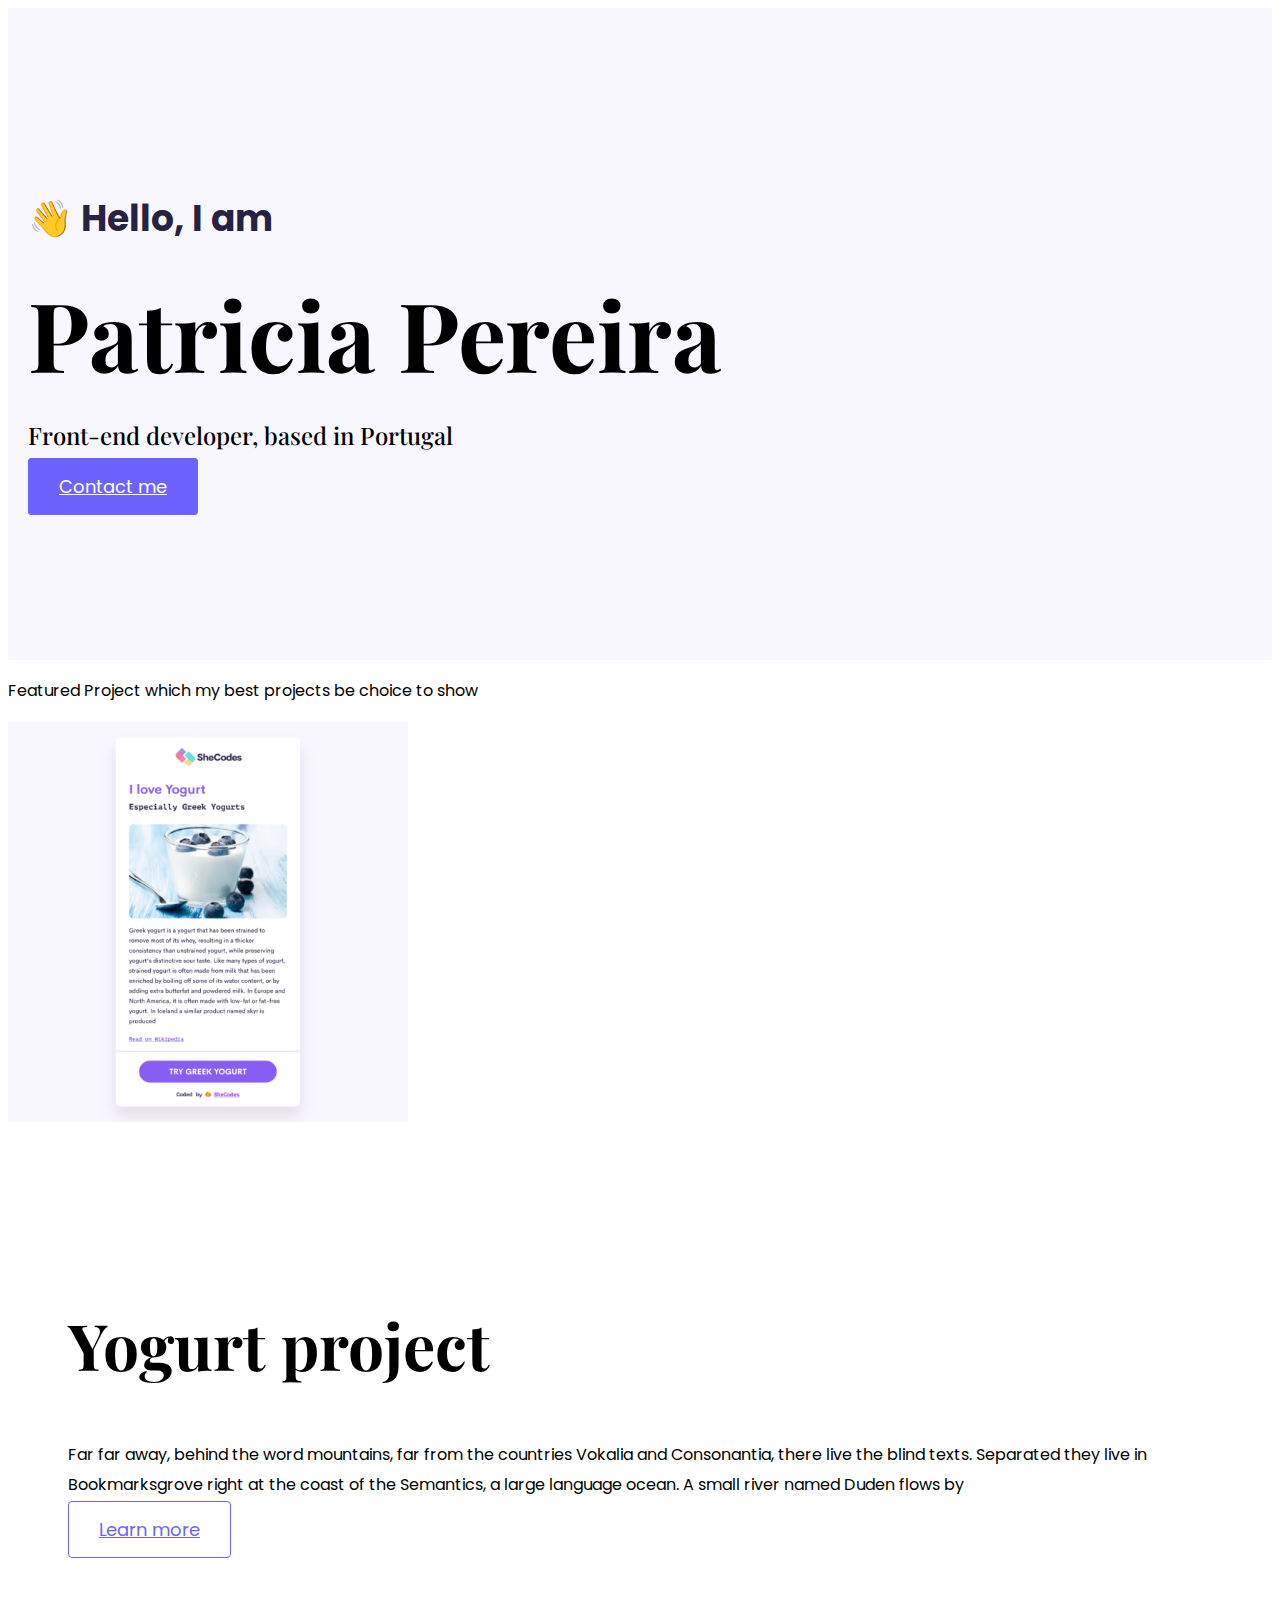
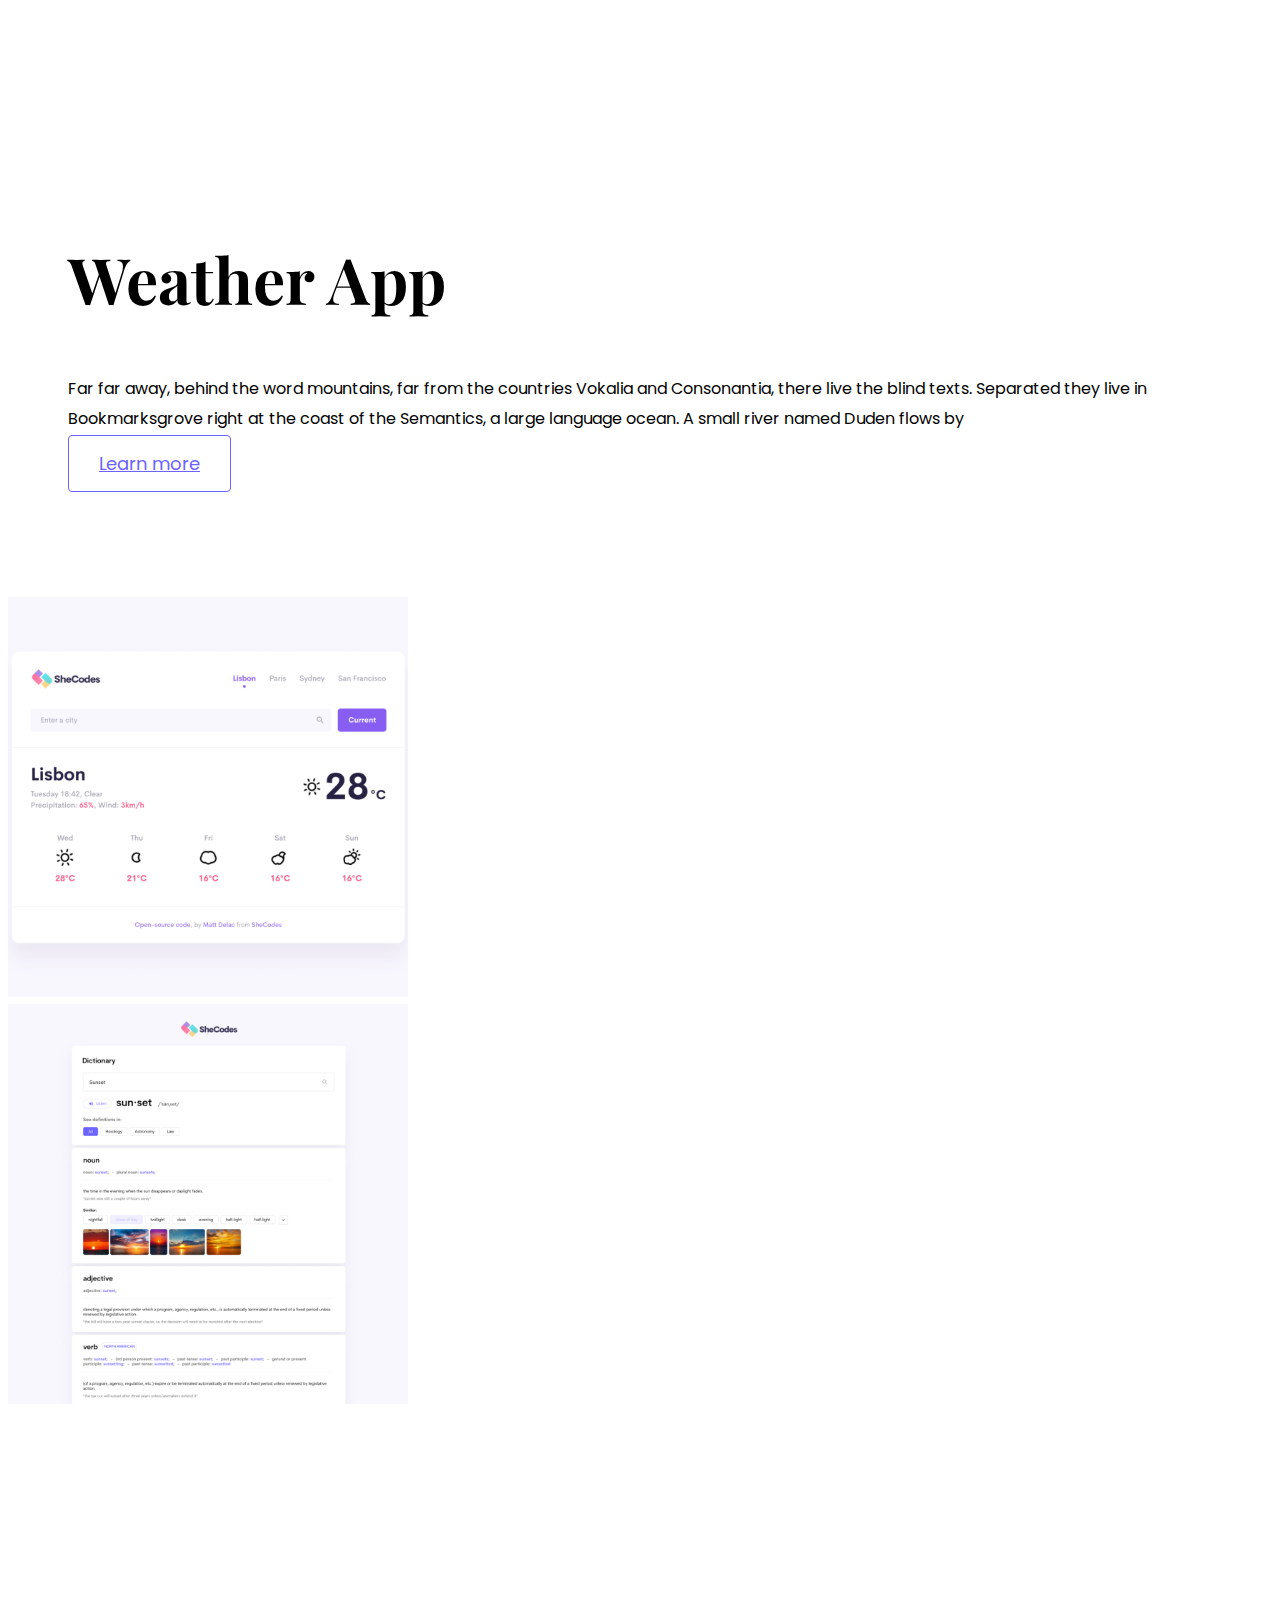
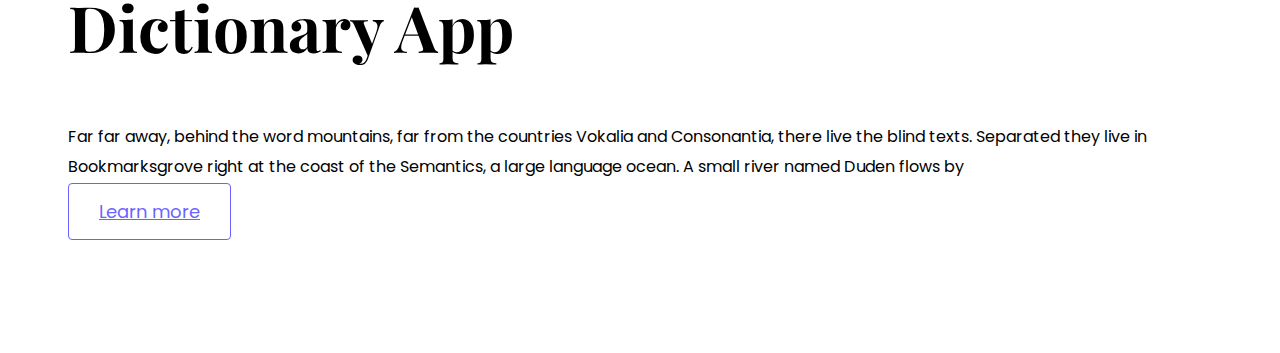
==== index.html @ 38cb4de1 "Added the weather and dictionary apps" ====
<!DOCTYPE html>
<html lang="en">
  <head>
    <meta charset="UTF-8" />
    <meta http-equiv="X-UA-Compatible" content="IE=edge" />
    <meta name="viewport" content="width=device-width, initial-scale=1.0" />
    <title>Bancy Portfolio Project</title>

    <link
      rel="stylesheet"
      href="path/to/font-awesome/css/font-awesome.min.css"
    />

    <link rel="preconnect" href="https://fonts.googleapis.com" />
    <link rel="preconnect" href="https://fonts.gstatic.com" crossorigin />
    <link
      href="https://fonts.googleapis.com/css2?family=Playfair+Display:wght@700&family=Poppins:wght@500;700;900&display=swap"
      rel="stylesheet"
    />

    <link
      href="https://cdn.jsdelivr.net/npm/bootstrap@5.3.1/dist/css/bootstrap.min.css"
      rel="stylesheet"
      integrity="sha384-4bw+/aepP/YC94hEpVNVgiZdgIC5+VKNBQNGCHeKRQN+PtmoHDEXuppvnDJzQIu9"
      crossorigin="anonymous"
    />
    <link rel="stylesheet" href="/src/styles.css" />

    <script
      src="https://cdn.jsdelivr.net/npm/bootstrap@5.3.1/dist/js/bootstrap.bundle.min.js"
      integrity="sha384-HwwvtgBNo3bZJJLYd8oVXjrBZt8cqVSpeBNS5n7C8IVInixGAoxmnlMuBnhbgrkm"
      crossorigin="anonymous"
    ></script>
  </head>
  <body>
    <div class="text-center hero">
      <p>👋 Hello, I am</p>
      <h1>Patricia Pereira</h1>
      <h2 class="m-3">Front-end developer, based in Portugal</h2>
      <a href="#" class="btn btn-contactMe m-4">Contact me</a>
    </div>

    <p class="text-center m-5">
      Featured Project which my best projects be choice to show
    </p>

    <div class="container">
      <div class="row mb-5">
        <div class="col d-none d-lg-block">
          <img
            src="/images/Yogurt.png"
            width="400px"
            alt="Yogurt photo"
            class="img-fluid"
          />
        </div>

        <div class="col">
          <div class="project-description">
            <h2 class="mb-5">Yogurt project</h2>
            <p class="mb-5 text-muted">
              Far far away, behind the word mountains, far from the countries
              Vokalia and Consonantia, there live the blind texts. Separated
              they live in Bookmarksgrove right at the coast of the Semantics, a
              large language ocean. A small river named Duden flows by
            </p>
            <a href="#" class="btn btn-learnMore">Learn more</a>
          </div>
        </div>
      </div>

      <div class="row mb-5">
        <div class="col">
          <div class="project-description">
            <h2 class="mb-5">Weather App</h2>
            <p class="mb-5 text-muted">
              Far far away, behind the word mountains, far from the countries
              Vokalia and Consonantia, there live the blind texts. Separated
              they live in Bookmarksgrove right at the coast of the Semantics, a
              large language ocean. A small river named Duden flows by
            </p>
            <a href="#" class="btn btn-learnMore">Learn more</a>
          </div>
        </div>

        <div class="col d-none d-lg-block">
          <img
            src="/images/Weather.png"
            width="400px"
            alt="weather app photo"
            class="img-fluid"
          />
        </div>
      </div>

      <div class="row mb-5">
        <div class="col d-none d-lg-block">
          <img
            src="/images/Dictionary.png"
            width="400px"
            alt="Dictionary App photo"
            class="img-fluid"
          />
        </div>

        <div class="col">
          <div class="project-description">
            <h2 class="mb-5">Dictionary App</h2>
            <p class="mb-5 text-muted">
              Far far away, behind the word mountains, far from the countries
              Vokalia and Consonantia, there live the blind texts. Separated
              they live in Bookmarksgrove right at the coast of the Semantics, a
              large language ocean. A small river named Duden flows by
            </p>
            <a href="#" class="btn btn-learnMore">Learn more</a>
          </div>
        </div>
      </div>
    </div>
  </body>
</html>
---- src/styles.css ----
:root {
  --primary-color-background: #f9f7fe;
  --secondary-color-btn: #6c63ff;
  --font-family-heading: "Playfair Display", serif;
  --font-family-default: "Poppins", sans-serif;
}
body {
  font-family: var(--font-family-default);
}
h1,
h2,
h3,
h4,
h5,
h6 {
  font-family: "Playfair Display", serif;
  font-weight: bold;
  color: black;
}

.hero {
  background: var(--primary-color-background);
  padding: 160px 20px;
}
h1 {
  font-weight: 700;
  font-size: 96px;
  line-height: 127px;
  margin: 0;
}
.hero p {
  font-weight: 700;
  font-size: 36px;
  color: #272142;
}
.hero h2 {
  font-family: var(--font-family-heading);
  font-weight: 500;
  font-size: 24px;
  line-height: 1.5;
}

.btn-contactMe {
  background-color: var(--secondary-color-btn);
  border: 1px solid var(--secondary-color-btn);
  border-radius: 4px;
  padding: 15px 30px;
  color: white;
  font-weight: 400;
  font-size: 18px;
  line-height: 27px;
}
p {
  font-size: 16px;
  line-height: 30px;
  font-weight: normal;
}
h2 {
  font-size: 64px;
}

.btn-learnMore {
  border: 1px solid var(--secondary-color-btn);
  border-radius: 4px;
  padding: 15px 30px;
  color: var(--secondary-color-btn);
  font-weight: 400;
  font-size: 18px;
  line-height: 27px;
}
.project-description {
  background: white;
  padding: 120px 60px;
}
@media (max-width: 900px) {
  .project-description {
    padding: 0;
    text-align: center;
  }
  h1 {
    font-size: 38px;
    line-height: 1.5;
  }
  h2 {
    font-size: 44px;
  }
  .hero h2 {
    font-size: 22px;
    font-weight: bold;
  }
  .hero {
    padding: 80px 20px;
  }
  h2 {
    font-size: 44px;
  }
}
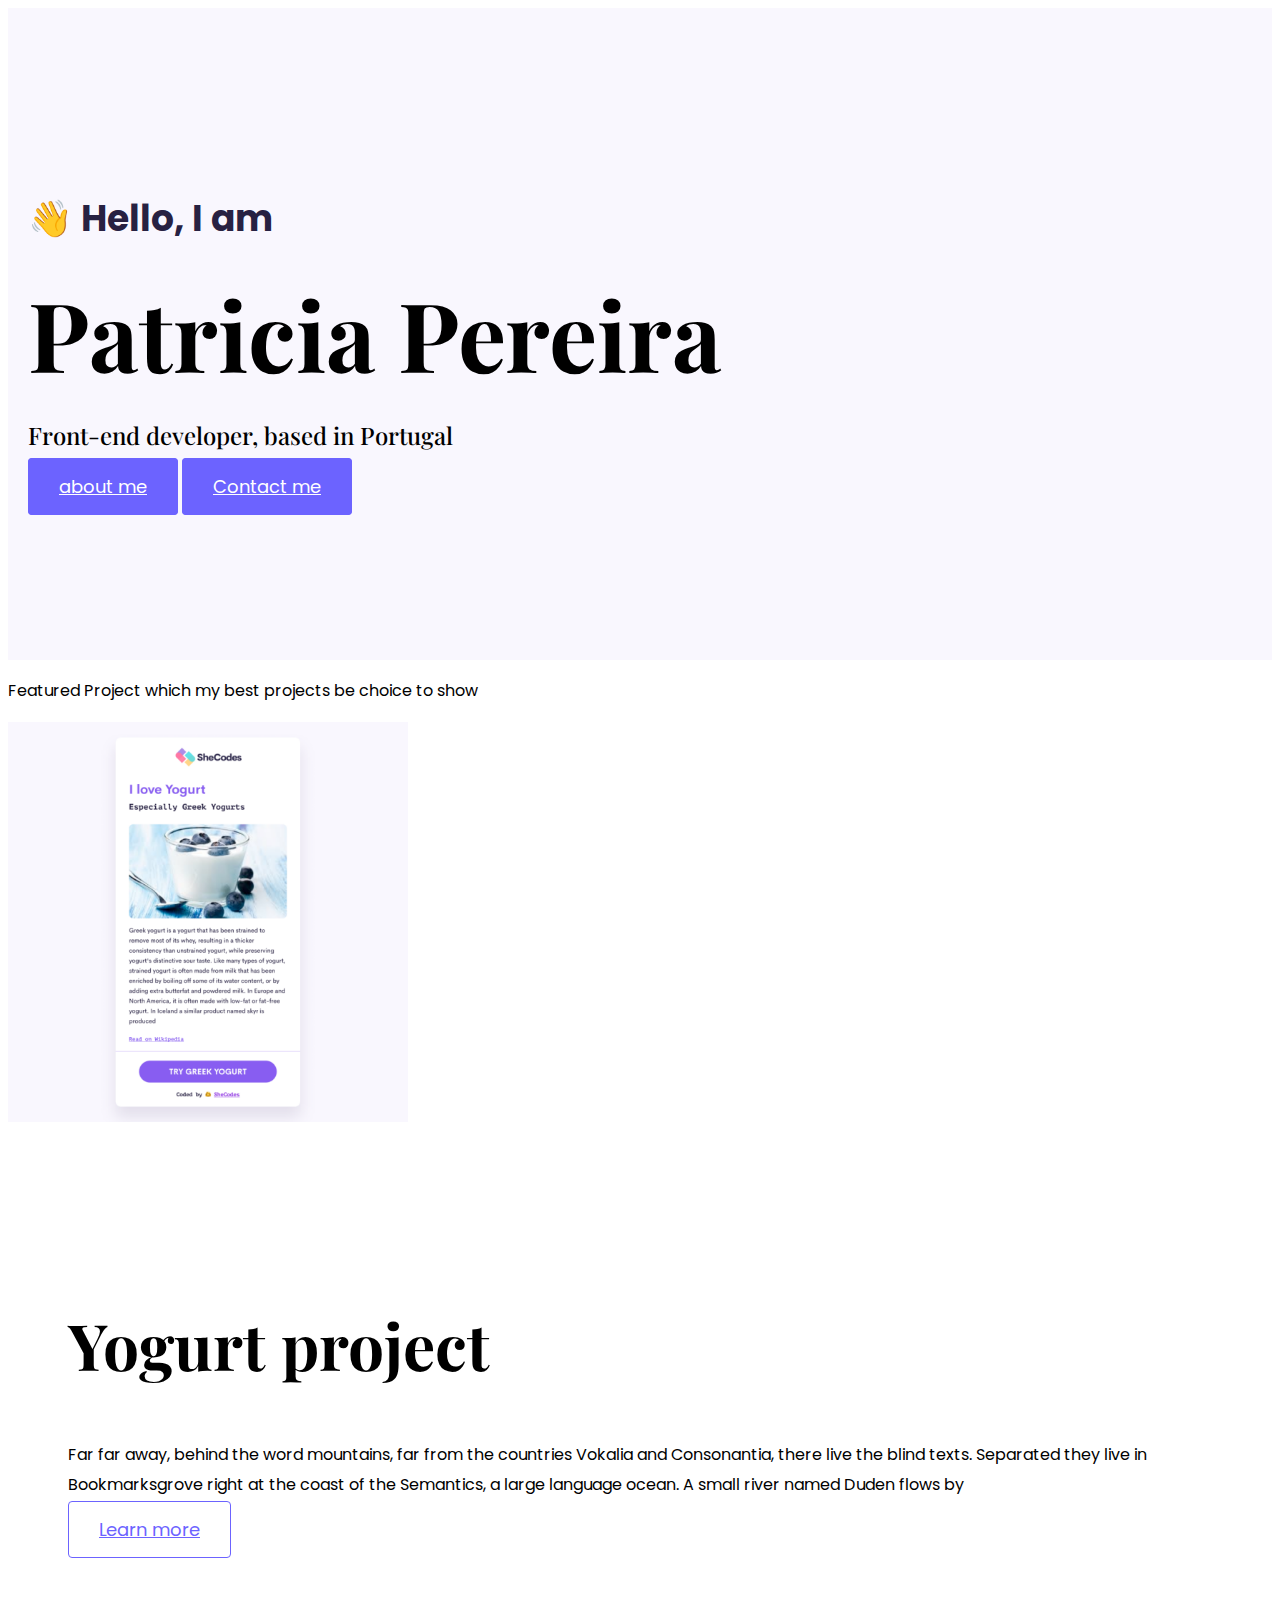
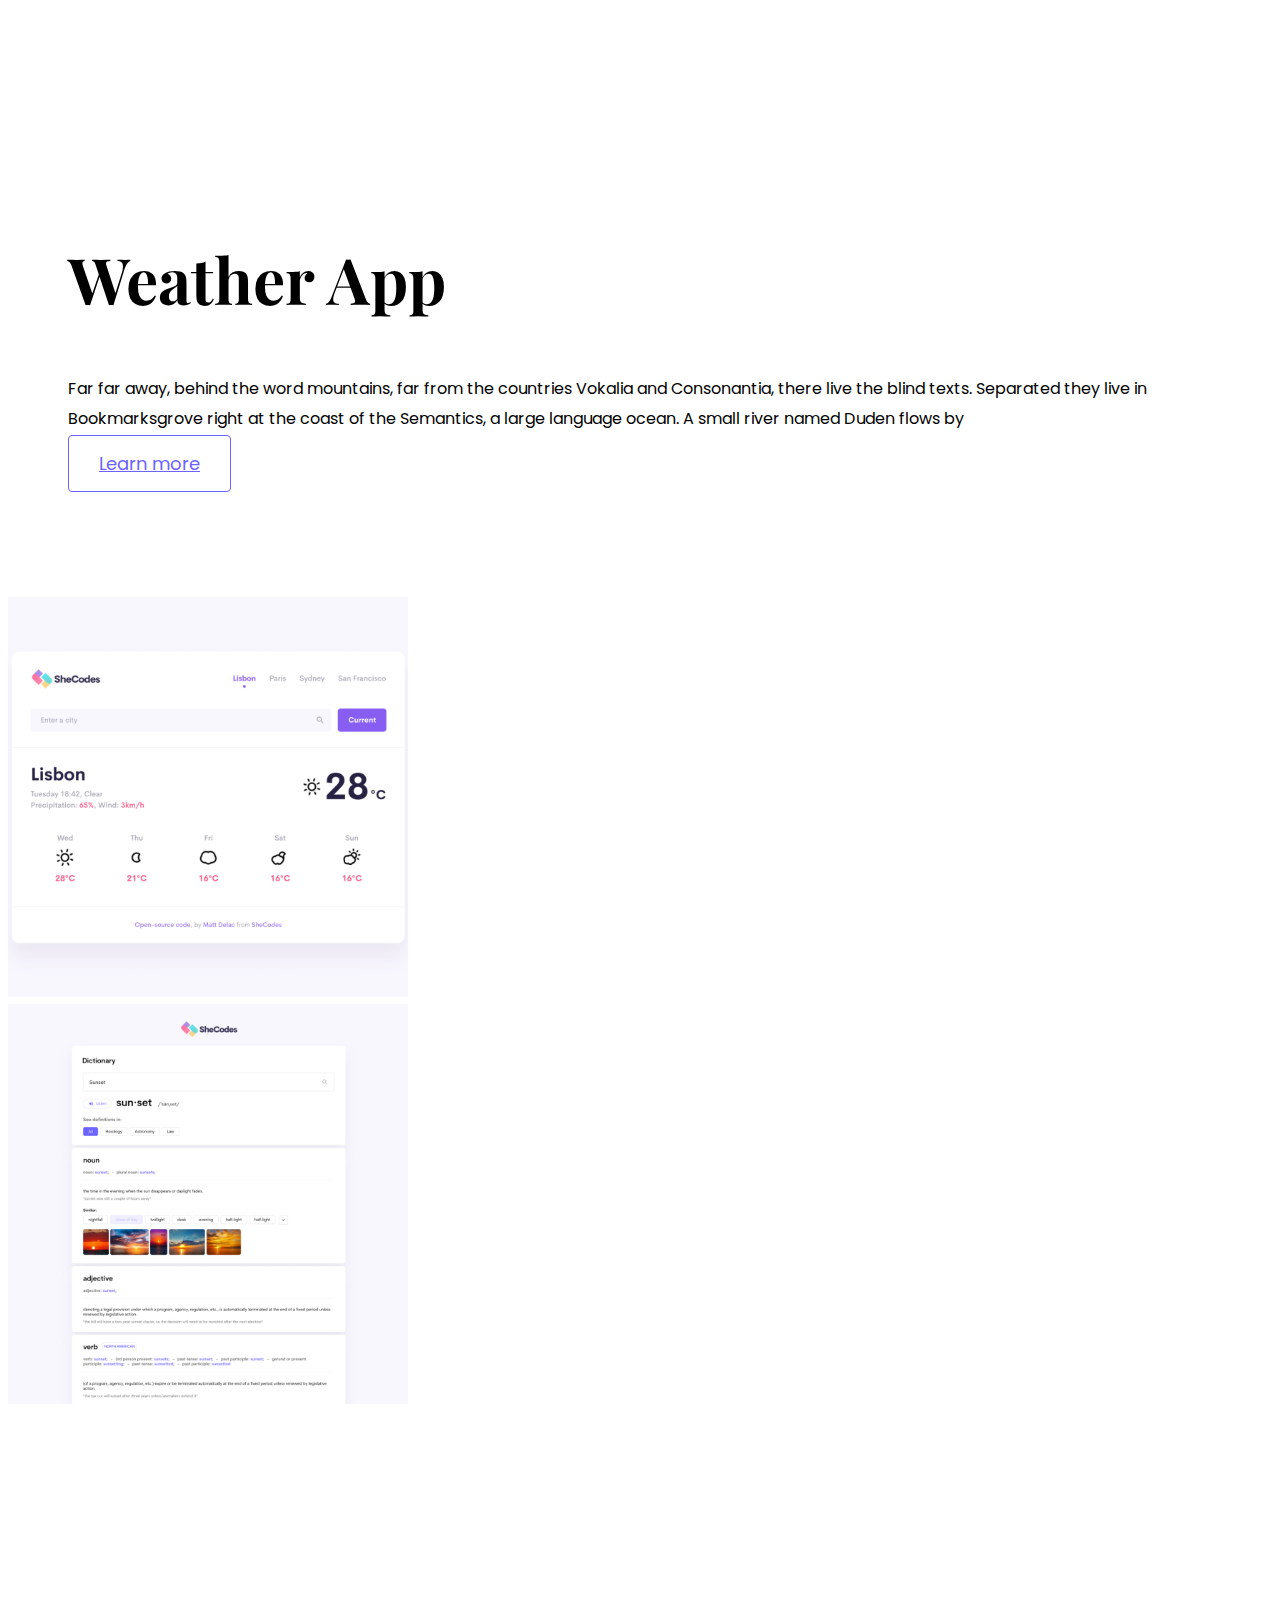
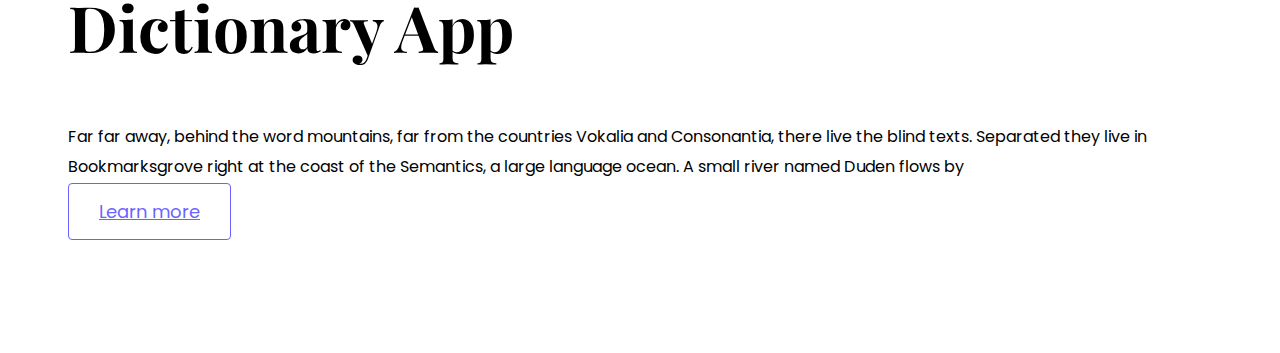
==== commit 2e77bbf7: "added about me link on homepage" ====
--- a/index.html
+++ b/index.html
@@ -37,6 +37,7 @@
       <p>👋 Hello, I am</p>
       <h1>Patricia Pereira</h1>
       <h2 class="m-3">Front-end developer, based in Portugal</h2>
+      <a href="/about.html" class="btn btn-contactMe m-4">about me</a>
       <a href="#" class="btn btn-contactMe m-4">Contact me</a>
     </div>
 
--- a/src/styles.css
+++ b/src/styles.css
@@ -73,7 +73,8 @@
   padding: 120px 60px;
 }
 @media (max-width: 900px) {
-  .project-description {
+  .project-description,
+  .about-section {
     padding: 0;
     text-align: center;
   }
@@ -95,3 +96,15 @@
     font-size: 44px;
   }
 }
+
+.about-section {
+  padding: 40px 20px;
+}
+.about-section h1 {
+  font-size: 64px;
+  line-height: 80px;
+}
+.about-section h2 {
+  font-size: 18px;
+  font-family: var(--font-family-default);
+}
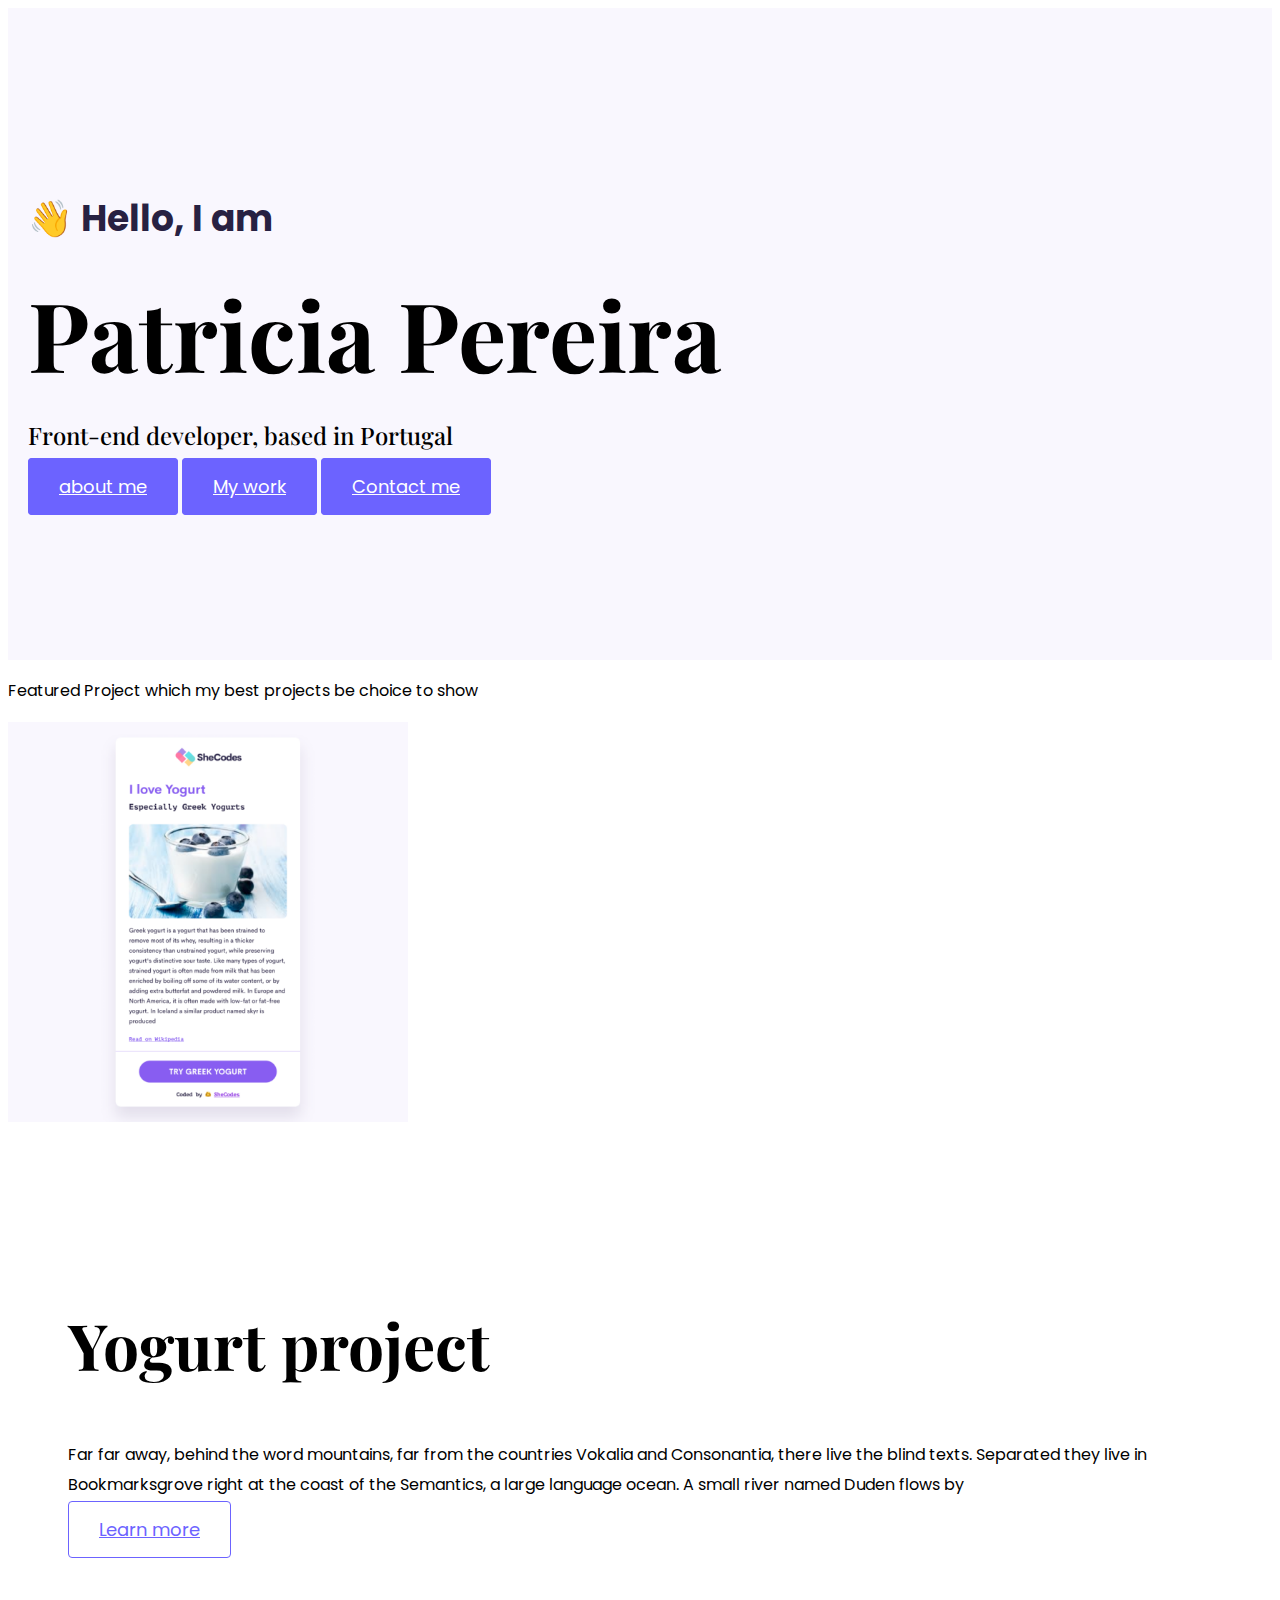
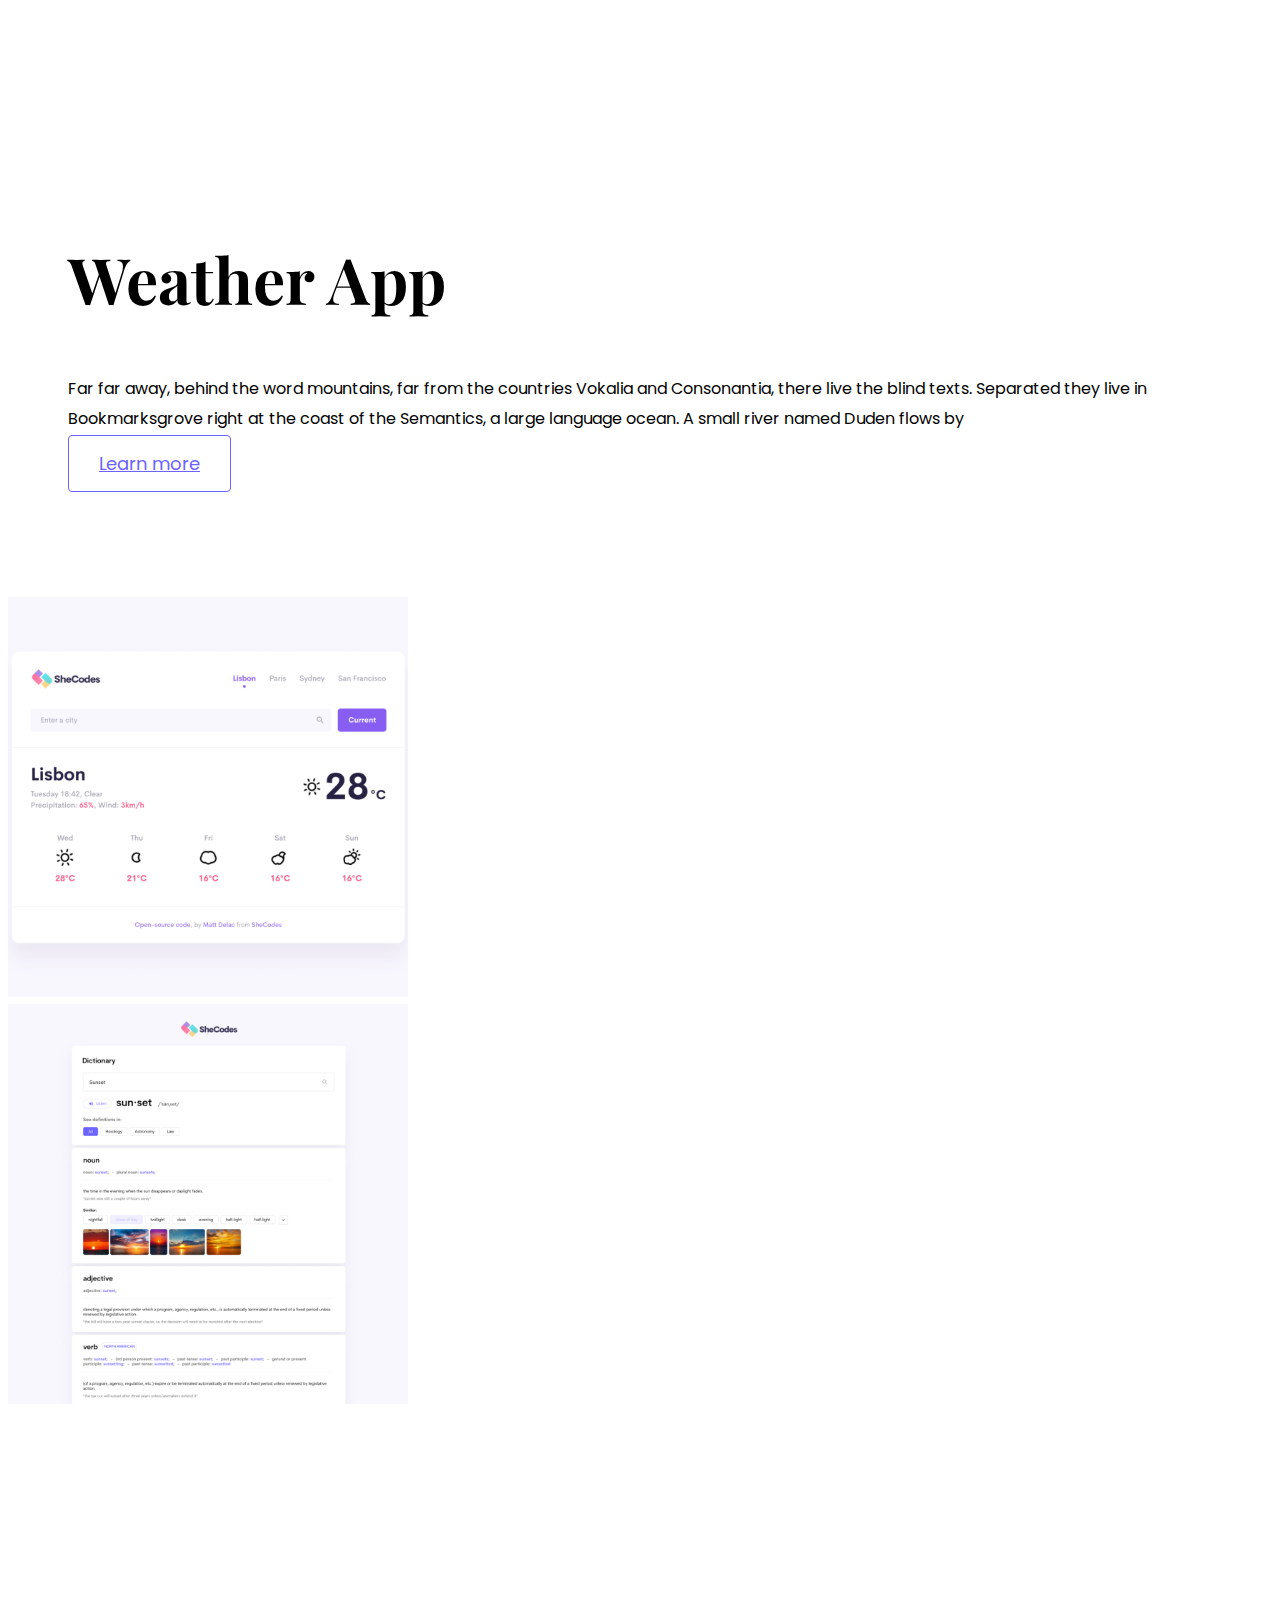
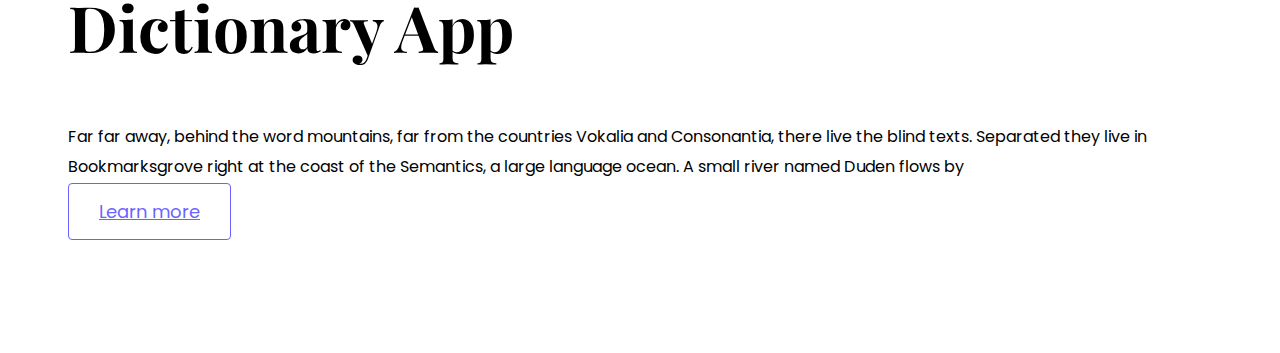
==== commit bed2d901: "Added work html" ====
--- a/index.html
+++ b/index.html
@@ -37,8 +37,9 @@
       <p>👋 Hello, I am</p>
       <h1>Patricia Pereira</h1>
       <h2 class="m-3">Front-end developer, based in Portugal</h2>
-      <a href="/about.html" class="btn btn-contactMe m-4">about me</a>
-      <a href="#" class="btn btn-contactMe m-4">Contact me</a>
+      <a href="/about.html" class="btn btn-branding m-4">about me</a>
+      <a href="/work.html" class="btn btn-branding m-4">My work</a>
+      <a href="#" class="btn btn-branding m-4">Contact me</a>
     </div>
 
     <p class="text-center m-5">
--- a/src/styles.css
+++ b/src/styles.css
@@ -40,7 +40,7 @@
   line-height: 1.5;
 }
 
-.btn-contactMe {
+.btn-branding {
   background-color: var(--secondary-color-btn);
   border: 1px solid var(--secondary-color-btn);
   border-radius: 4px;
@@ -97,14 +97,26 @@
   }
 }
 
-.about-section {
+.content-container {
   padding: 40px 20px;
 }
-.about-section h1 {
+.content-container h1 {
   font-size: 64px;
   line-height: 80px;
 }
-.about-section h2 {
+.content-container h2 {
   font-size: 18px;
   font-family: var(--font-family-default);
 }
+.content {
+  margin: 30px;
+}
+.content p {
+  font-size: 14px;
+  margin: 0;
+}
+.content h3 {
+  font-size: 24px;
+  line-height: 1.5;
+  font-family: var(--font-family-default);
+}
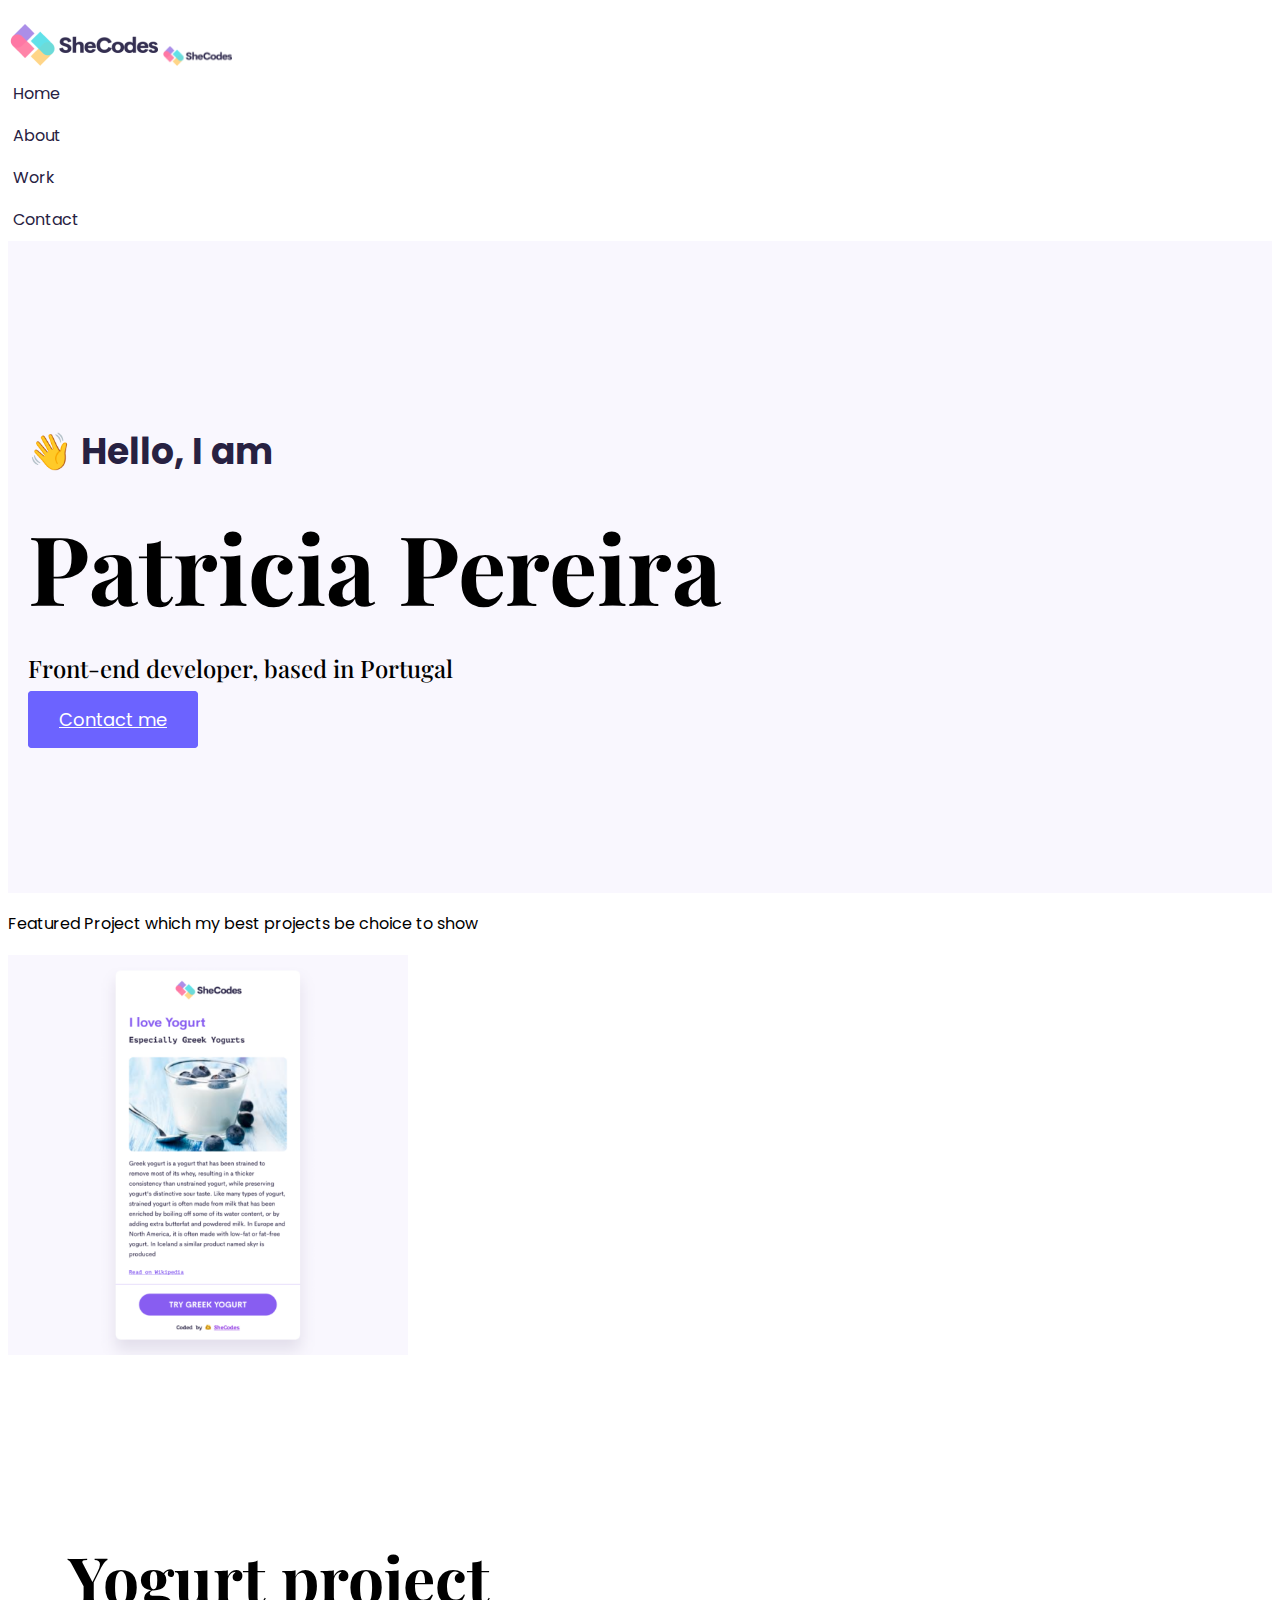
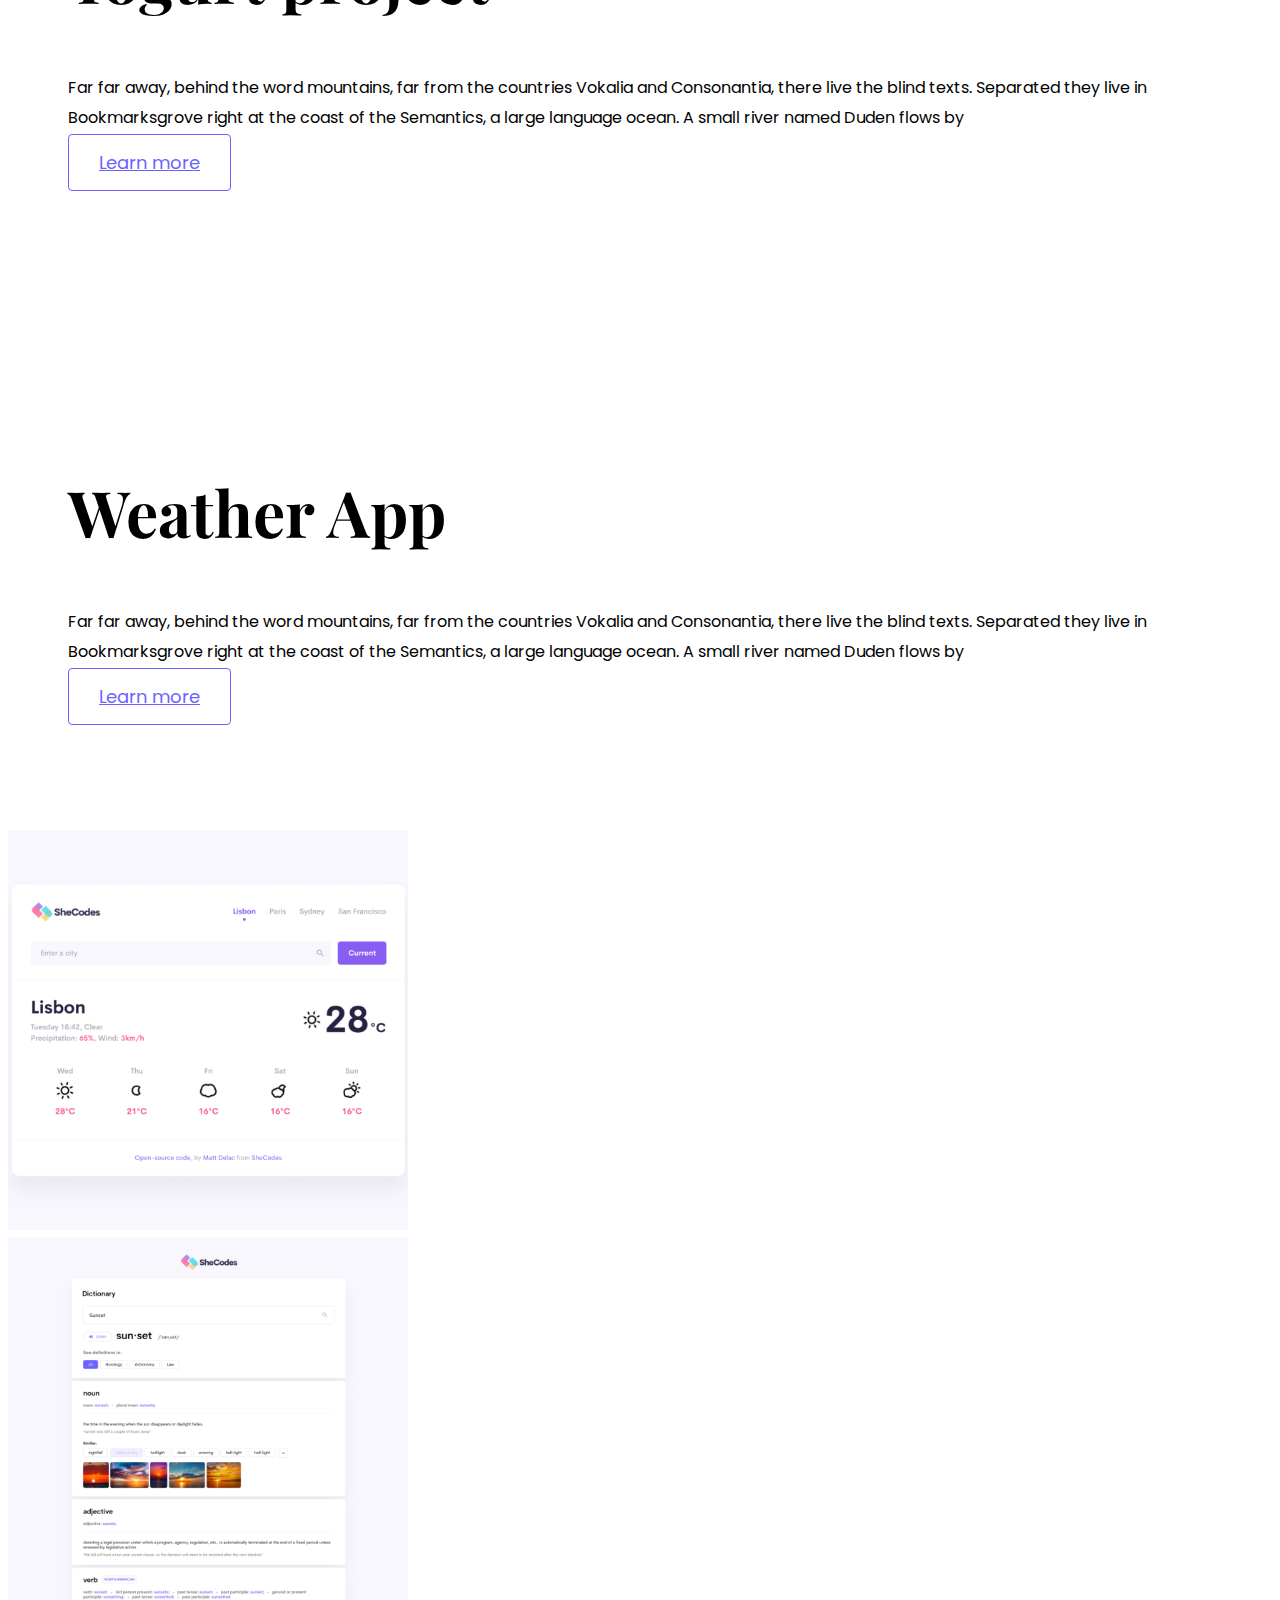
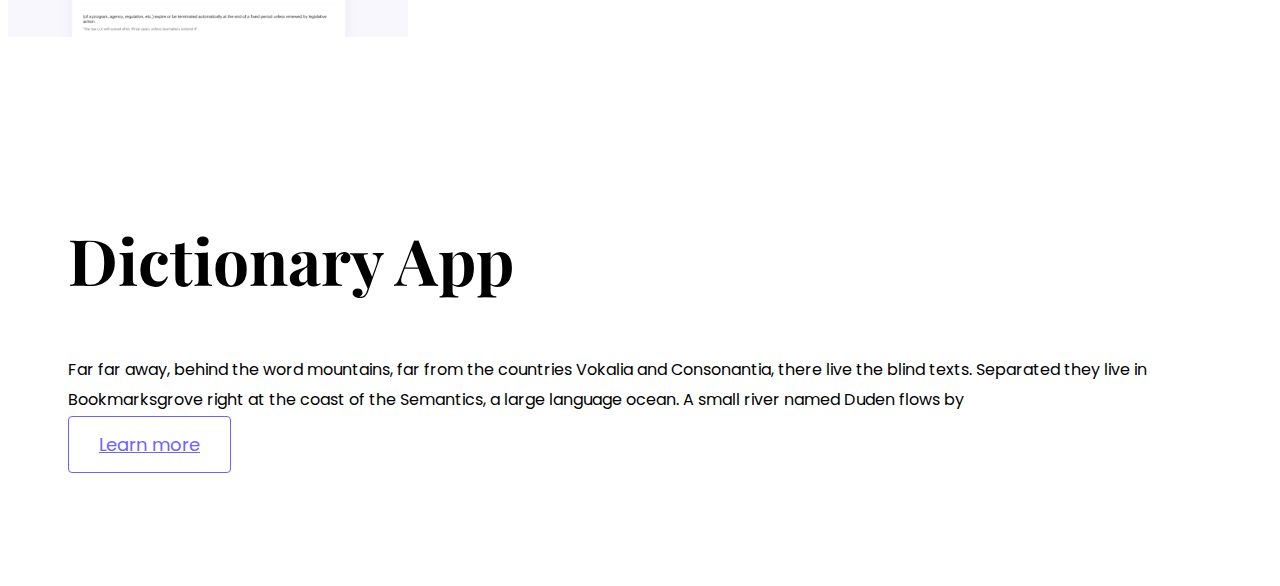
==== commit 3e92d189: "added responsive header" ====
--- a/index.html
+++ b/index.html
@@ -33,13 +33,36 @@
     ></script>
   </head>
   <body>
+    <div class="container">
+      <nav class="d-flex">
+        <img
+          src="/images/logo.png"
+          alt="logo"
+          class="img-fluid d-none d-md-block"
+        />
+        <img
+          src="/images/logo2.png"
+          alt="small logo"
+          class="img-fluid d-block d-md-none"
+          width="70"
+        />
+        <div class="nav-links">
+          <ul class="d-flex">
+            <li class="active"><a href="/">Home</a></li>
+            <li><a href="/about.html">About</a></li>
+            <li><a href="/work.html">Work</a></li>
+            <li><a href="/contact.html">Contact</a></li>
+          </ul>
+        </div>
+      </nav>
+    </div>
+
     <div class="text-center hero">
       <p>👋 Hello, I am</p>
       <h1>Patricia Pereira</h1>
       <h2 class="m-3">Front-end developer, based in Portugal</h2>
-      <a href="/about.html" class="btn btn-branding m-4">about me</a>
-      <a href="/work.html" class="btn btn-branding m-4">My work</a>
-      <a href="#" class="btn btn-branding m-4">Contact me</a>
+
+      <a href="/contact.html" class="btn btn-branding m-4">Contact me</a>
     </div>
 
     <p class="text-center m-5">
--- a/src/styles.css
+++ b/src/styles.css
@@ -85,6 +85,10 @@
   h2 {
     font-size: 44px;
   }
+  .content-container h1 {
+    text-align: center;
+    margin-top: 30px;
+  }
   .hero h2 {
     font-size: 22px;
     font-weight: bold;
@@ -99,6 +103,7 @@
 
 .content-container {
   padding: 40px 20px;
+  text-align: center;
 }
 .content-container h1 {
   font-size: 64px;
@@ -110,6 +115,7 @@
 }
 .content {
   margin: 30px;
+  text-align: center;
 }
 .content p {
   font-size: 14px;
@@ -120,3 +126,30 @@
   line-height: 1.5;
   font-family: var(--font-family-default);
 }
+nav {
+  justify-content: space-between;
+  padding: 16px 0 0;
+  margin: 0;
+}
+.nav-links a {
+  text-decoration: none;
+  margin-right: 15px;
+  color: #272142;
+  transition: all 100ms ease-in-out;
+}
+.nav-links a:hover,
+.nav-links li.active {
+  color: var(--secondary-color-btn);
+}
+.nav-links li {
+  list-style: none;
+  margin-left: 5px;
+  line-height: 42px;
+}
+.nav-links ul {
+  padding: 0;
+  margin: 0;
+}
+ {
+  color: var(--secondary-color-btn);
+}
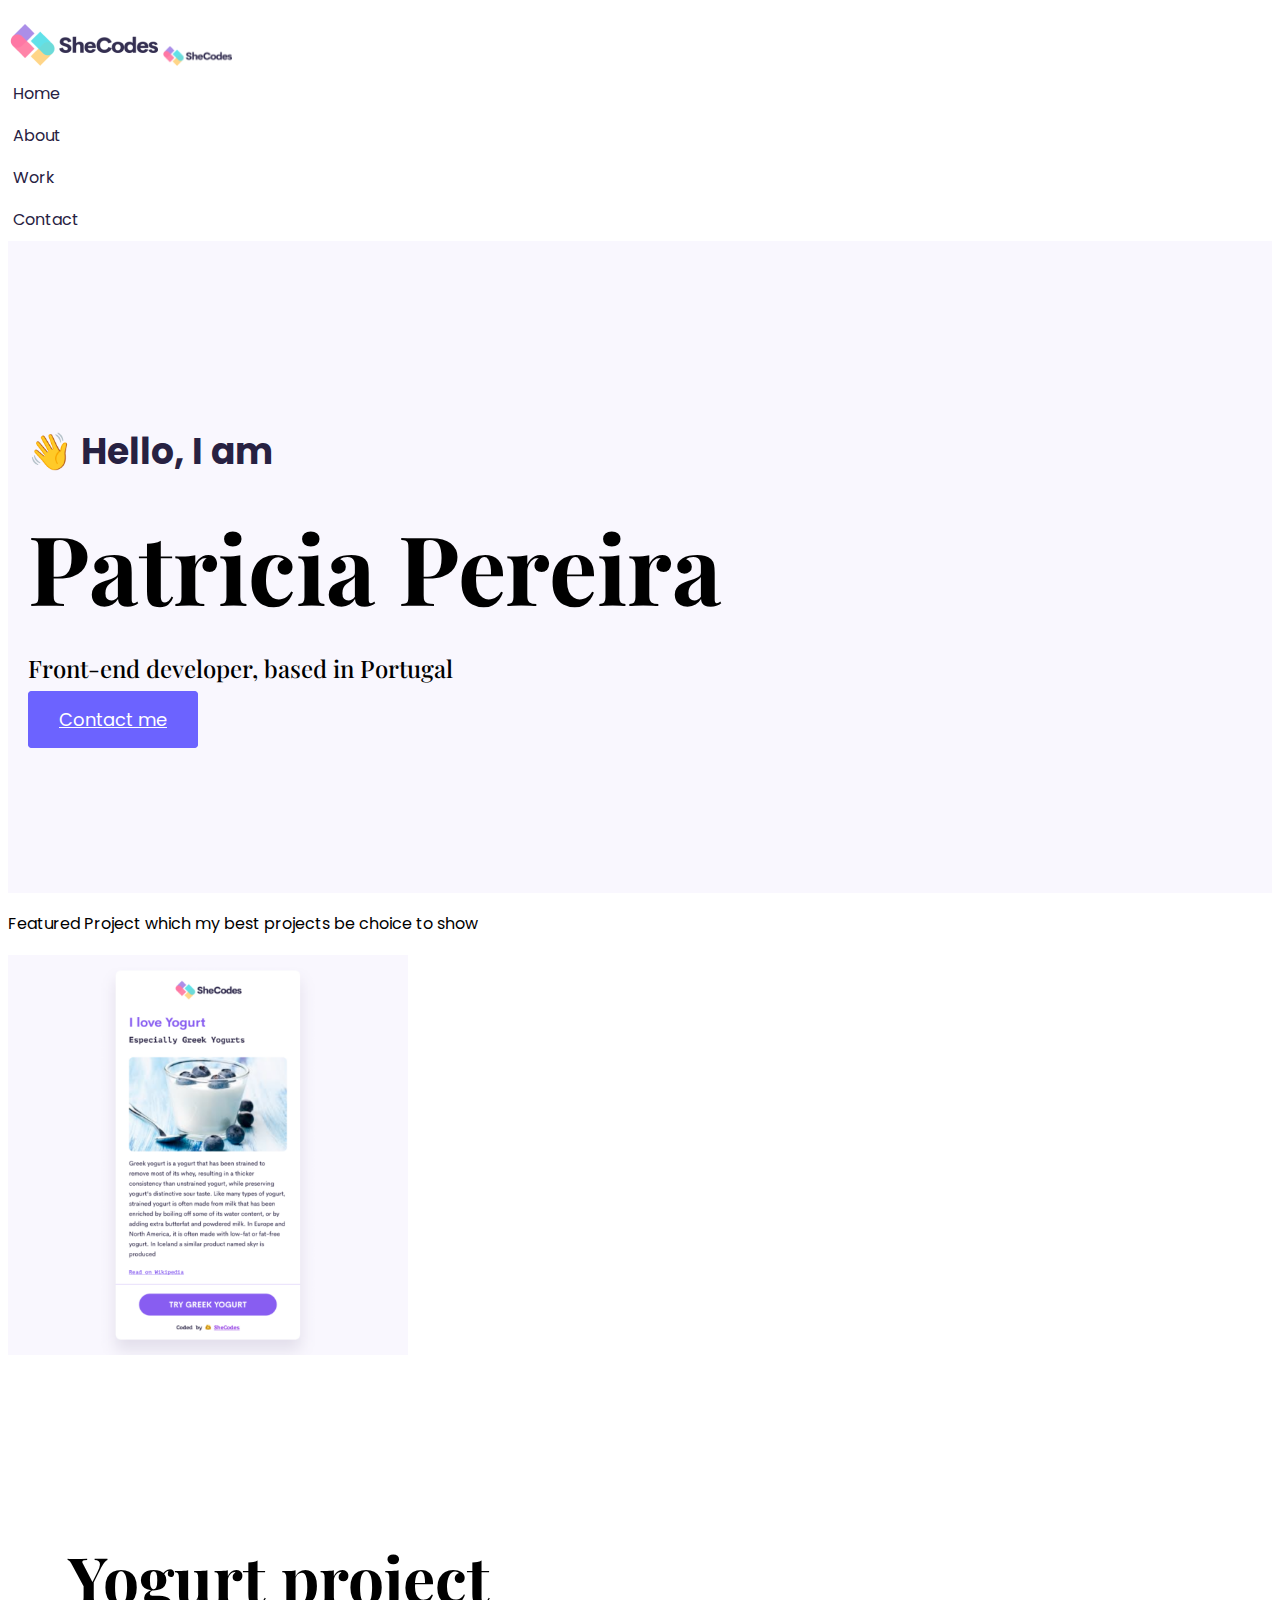
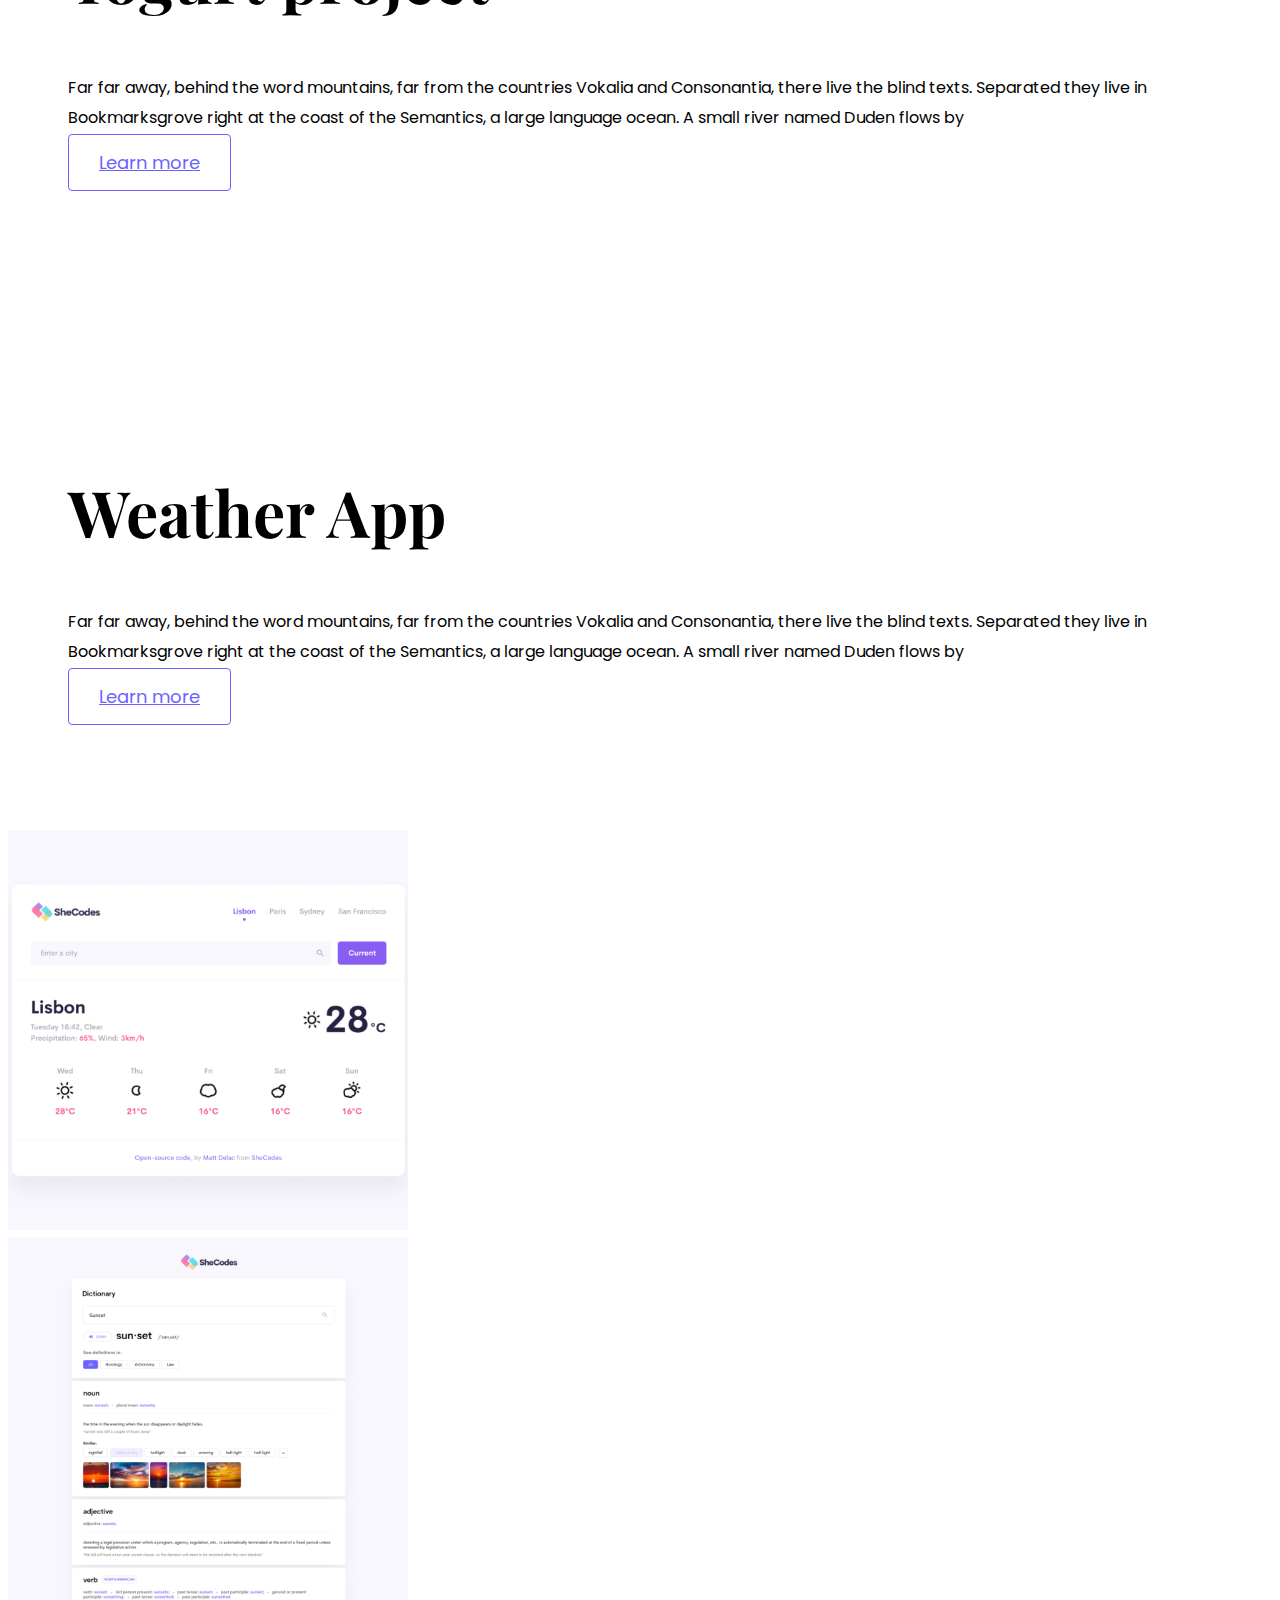
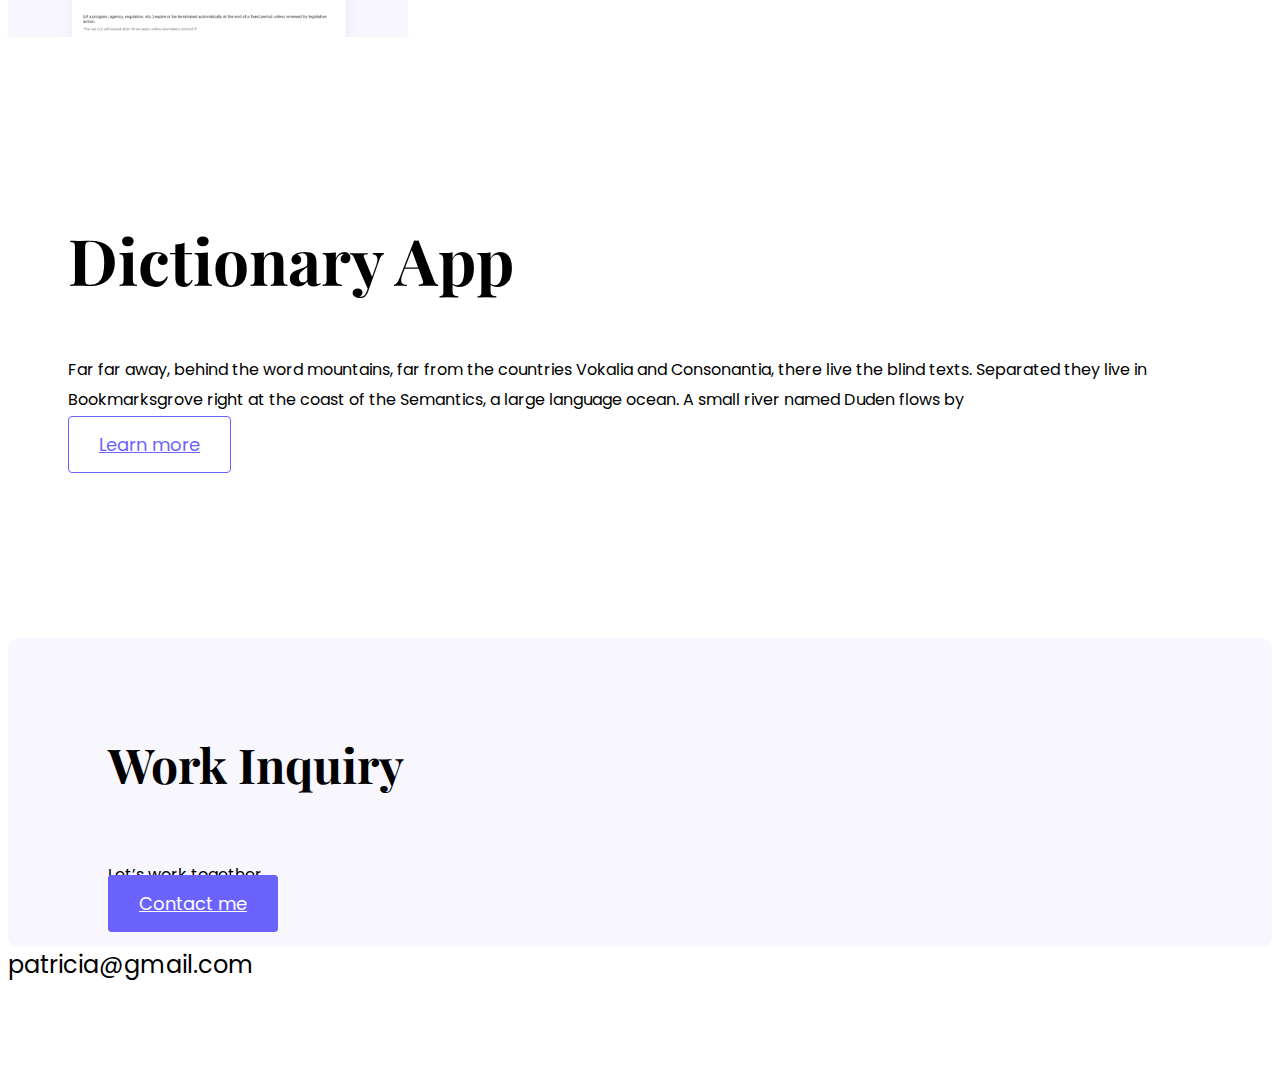
==== commit fb5566ed: "added the footer section" ====
--- a/index.html
+++ b/index.html
@@ -141,6 +141,37 @@
           </div>
         </div>
       </div>
+      <footer>
+        <div
+          class="contact-box d-flex justify-content-between mb-5 d-none d-md-flex"
+        >
+          <div class="inquiry">
+            <h4>Work Inquiry</h4>
+            <p>Let’s work together</p>
+          </div>
+          <div>
+            <a href="/contact.html" class="btn btn-branding mt-3">Contact me</a>
+          </div>
+        </div>
+
+        <div class="d-flex justify-content-center mb-5">
+          <a href="mailto:patricia@gmail.com" class="email-link"
+            >patricia@gmail.com</a
+          >
+        </div>
+
+        <div class="social-links d-flex justify-content-center">
+          <a href="https:www.github.com" target="_blank"
+            ><i class="fa fa-github" aria-hidden="true"></i
+          ></a>
+          <a href="https:www.twitter.com" target="_blank"
+            ><i class="fa fa-twitter" aria-hidden="true"></i
+          ></a>
+          <a href="https:www.instagram.com" target="_blank"
+            ><i class="fa fa-instagram" aria-hidden="true"></i
+          ></a>
+        </div>
+      </footer>
     </div>
   </body>
 </html>
--- a/src/styles.css
+++ b/src/styles.css
@@ -150,6 +150,34 @@
   padding: 0;
   margin: 0;
 }
- {
+footer {
+  margin: 60px 0;
+}
+footer .email-link {
+  text-decoration: none;
+  color: black;
+  font-size: 24px;
+}
+footer .social-links a {
+  margin: 0 20px;
   color: var(--secondary-color-btn);
+  padding: 10px 14px;
+  border-radius: 50%;
+  font-size: 18px;
+  transition: all 100ms ease-in-out;
 }
+footer .social-links a:hover {
+  color: white;
+  background: var(--secondary-color-btn);
+}
+footer .contact-box {
+  background: var(--primary-color-background);
+  padding: 30px 100px;
+  border-radius: 10px;
+}
+footer .contact-box p {
+  margin: 0;
+}
+h4 {
+  font-size: 48px;
+}
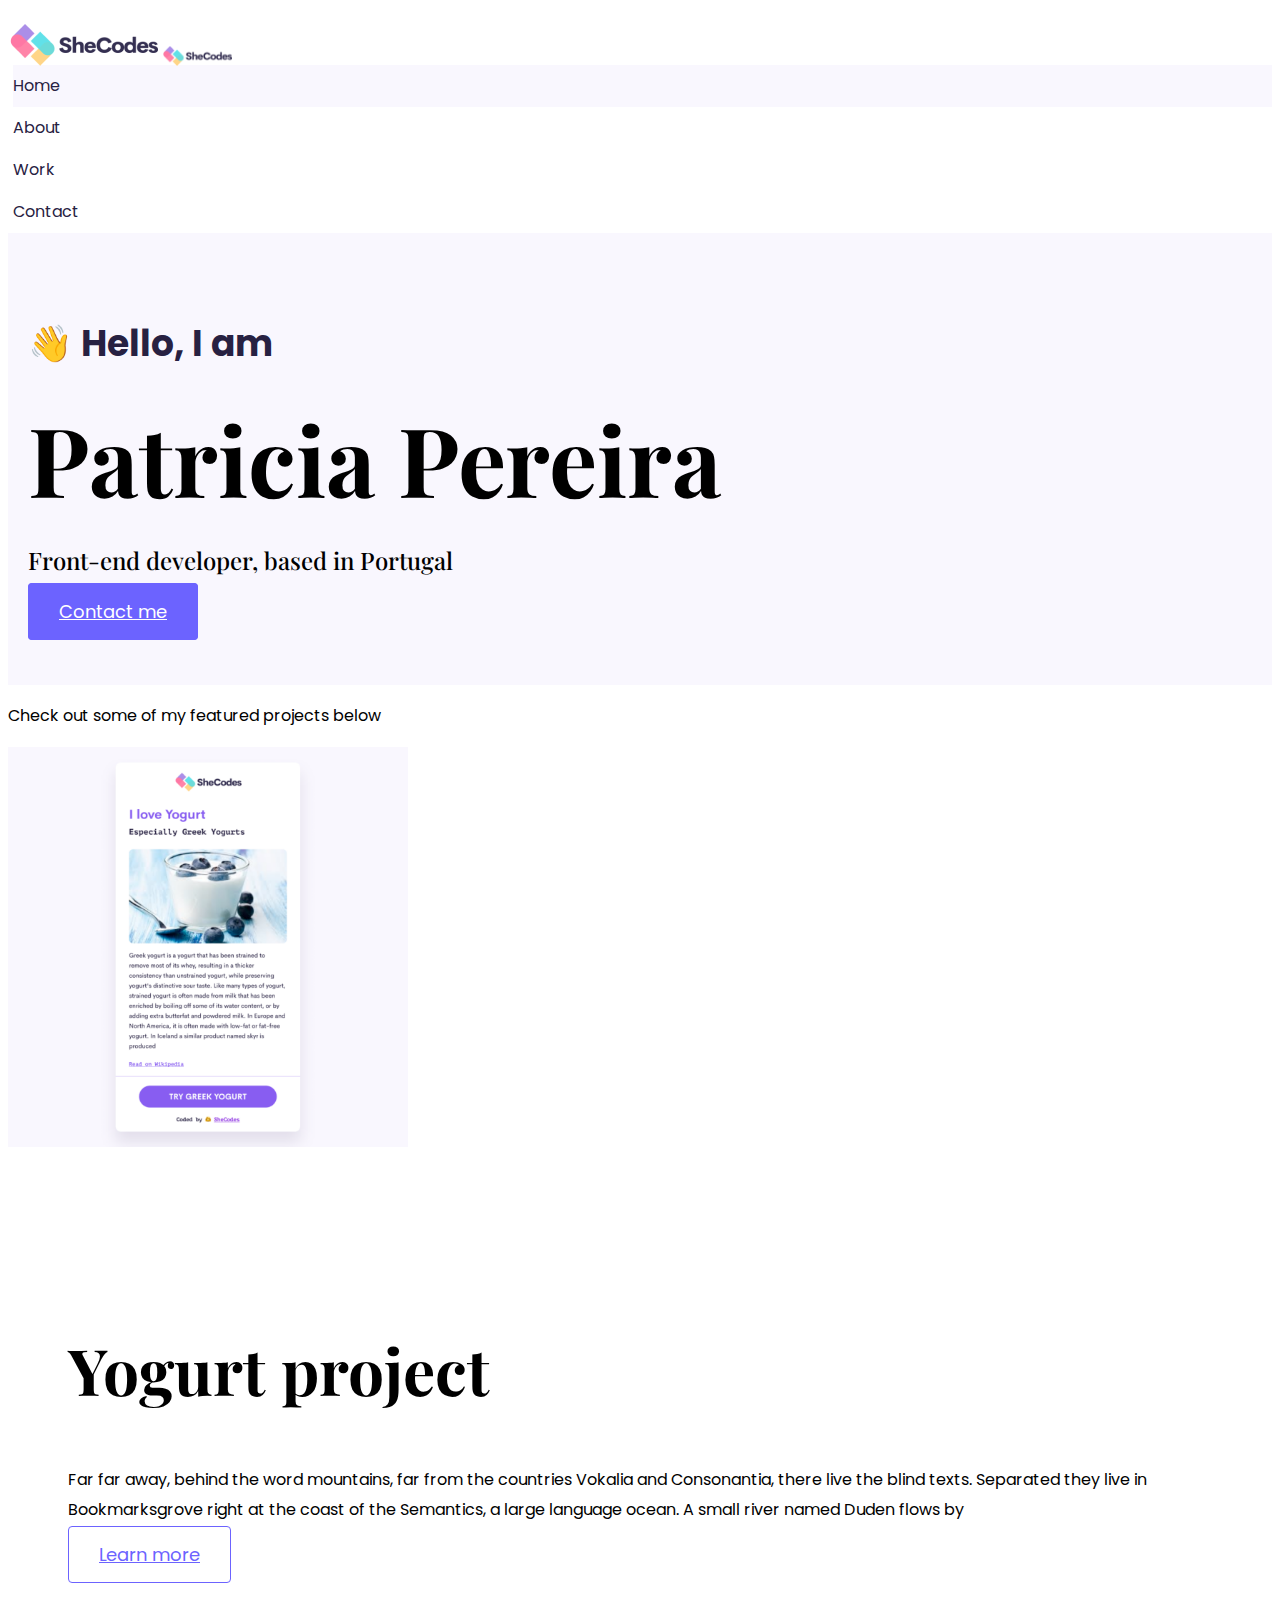
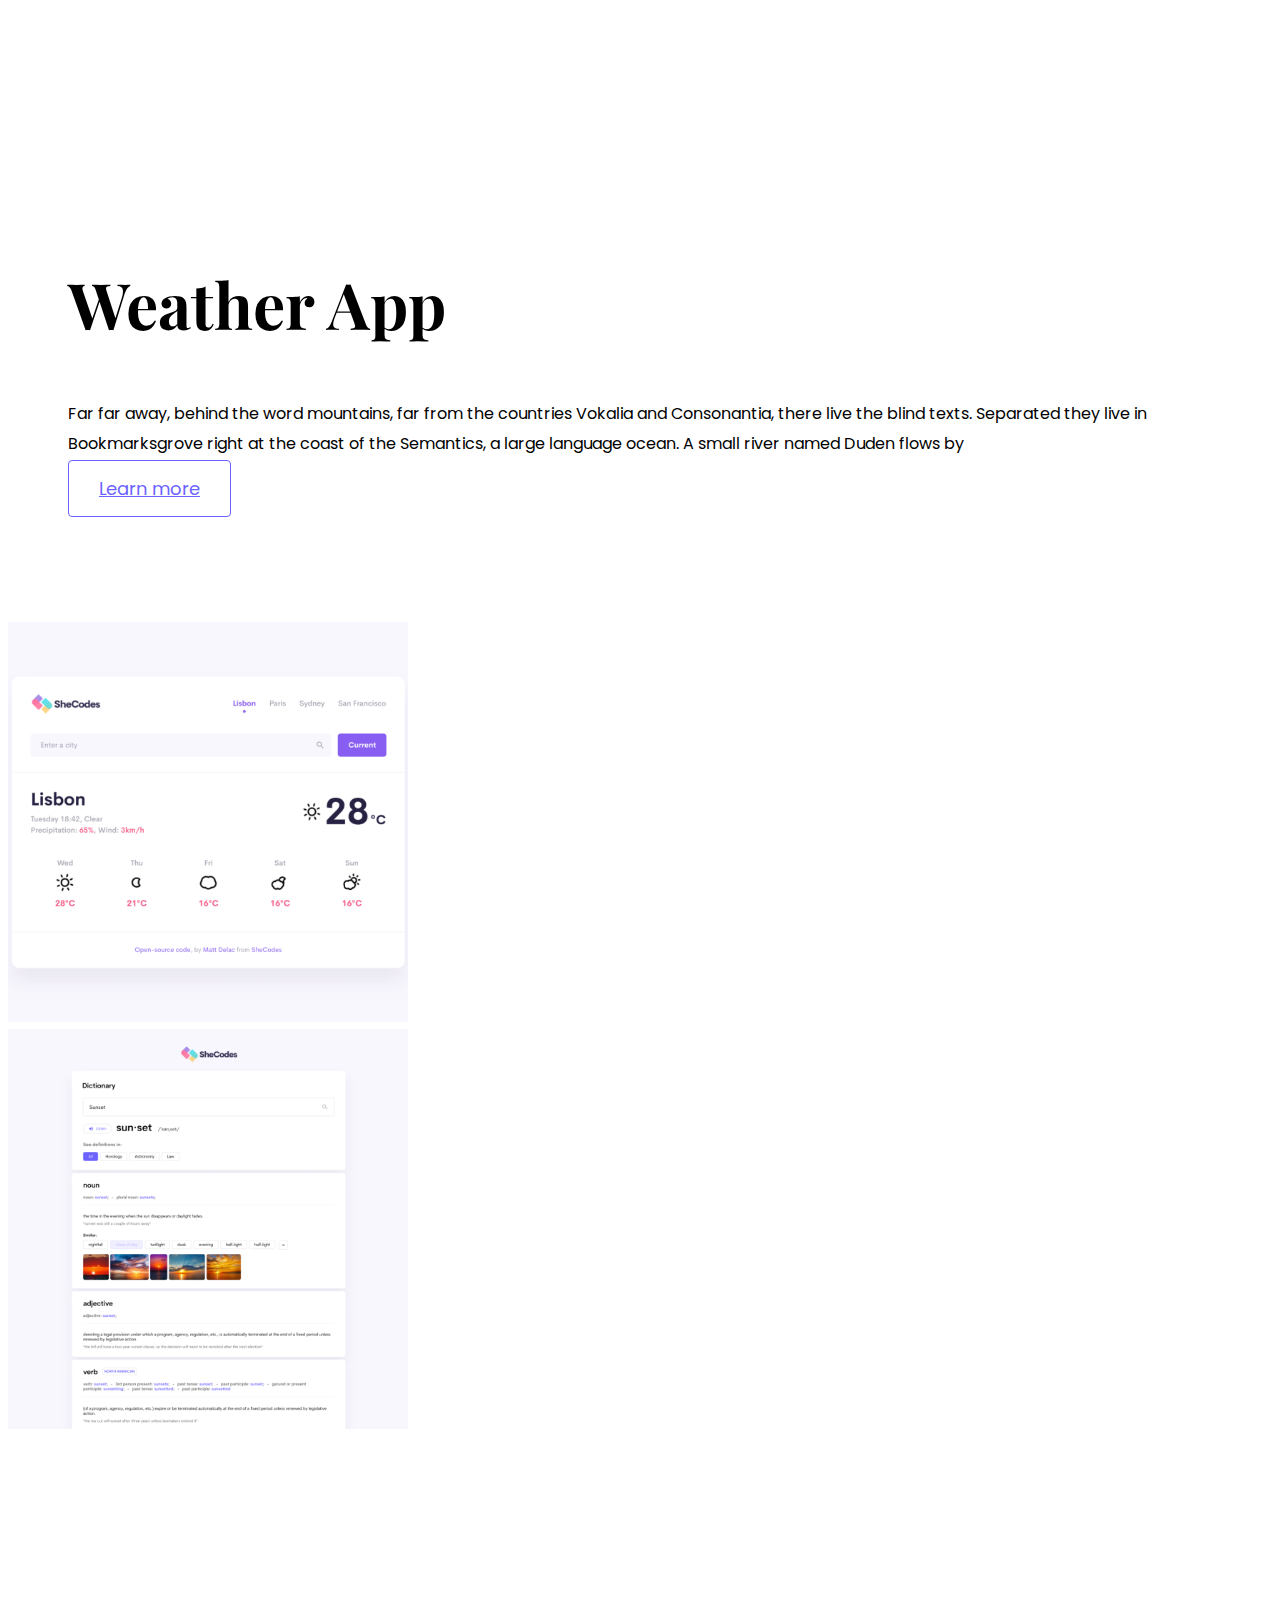
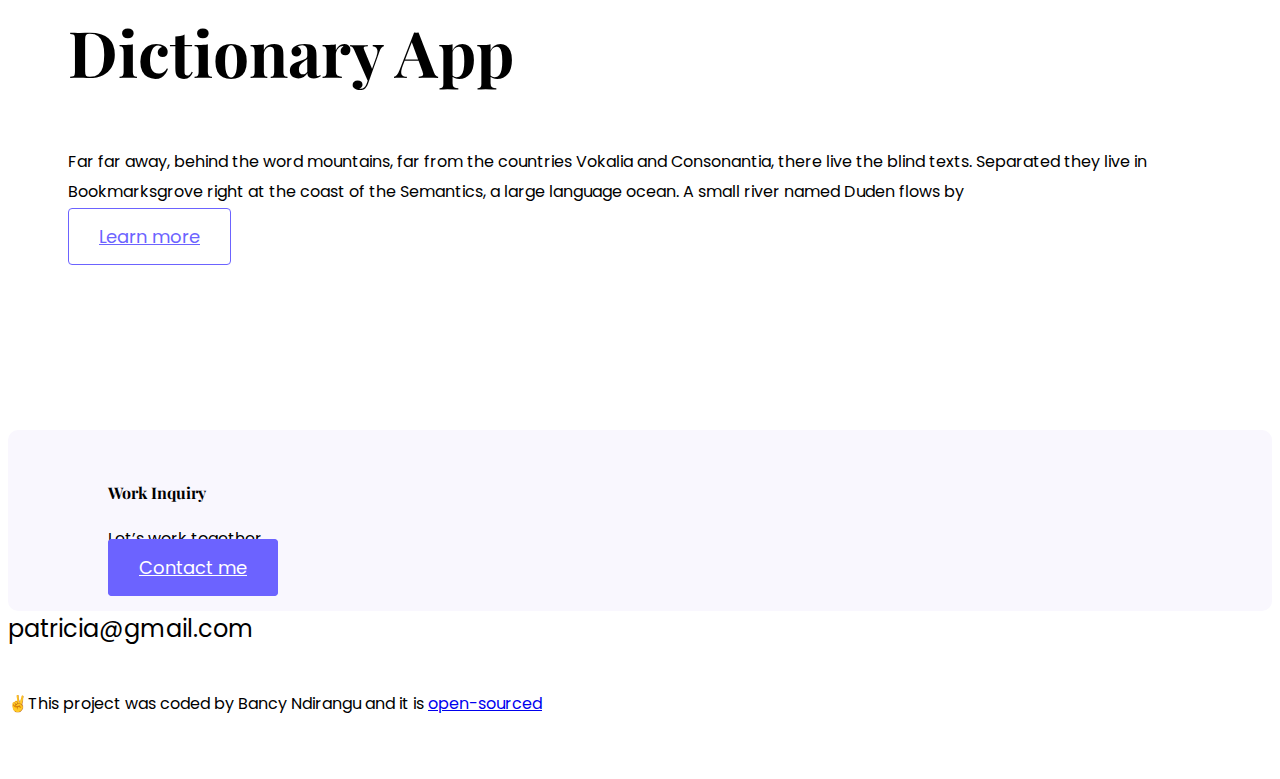
==== commit 5b5fd6f5: "made the website SEO friendly and edited html and CSS" ====
--- a/index.html
+++ b/index.html
@@ -4,7 +4,11 @@
     <meta charset="UTF-8" />
     <meta http-equiv="X-UA-Compatible" content="IE=edge" />
     <meta name="viewport" content="width=device-width, initial-scale=1.0" />
-    <title>Bancy Portfolio Project</title>
+    <meta
+      name="description"
+      content="Patricia is a front-end developer based in Portugal "
+    />
+    <title>Front-end developer-Patricia pereira</title>
 
     <link
       rel="stylesheet"
@@ -35,23 +39,28 @@
   <body>
     <div class="container">
       <nav class="d-flex">
-        <img
-          src="/images/logo.png"
-          alt="logo"
-          class="img-fluid d-none d-md-block"
-        />
-        <img
-          src="/images/logo2.png"
-          alt="small logo"
-          class="img-fluid d-block d-md-none"
-          width="70"
-        />
+        <a href="/"
+          ><img
+            src="/images/logo.png"
+            alt="Patricia logo"
+            class="img-fluid d-none d-md-block"
+        /></a>
+        <a href="/"
+          ><img
+            src="/images/logo2.png"
+            alt="Patricia logo"
+            class="img-fluid d-block d-md-none"
+            width="70"
+        /></a>
+
         <div class="nav-links">
           <ul class="d-flex">
-            <li class="active"><a href="/">Home</a></li>
-            <li><a href="/about.html">About</a></li>
-            <li><a href="/work.html">Work</a></li>
-            <li><a href="/contact.html">Contact</a></li>
+            <li class="active"><a href="/" title="Homepage">Home</a></li>
+            <li><a href="/about.html" title="About Patricia">About</a></li>
+            <li><a href="/work.html" title="Patricia's work">Work</a></li>
+            <li>
+              <a href="/contact.html" title="Contact Patricia">Contact</a>
+            </li>
           </ul>
         </div>
       </nav>
@@ -62,12 +71,15 @@
       <h1>Patricia Pereira</h1>
       <h2 class="m-3">Front-end developer, based in Portugal</h2>
 
-      <a href="/contact.html" class="btn btn-branding m-4">Contact me</a>
+      <a
+        href="/contact.html"
+        title="Contact Patricia"
+        class="btn btn-branding m-4"
+        >Contact me</a
+      >
     </div>
 
-    <p class="text-center m-5">
-      Featured Project which my best projects be choice to show
-    </p>
+    <p class="text-center m-5">Check out some of my featured projects below</p>
 
     <div class="container">
       <div class="row mb-5">
@@ -75,7 +87,7 @@
           <img
             src="/images/Yogurt.png"
             width="400px"
-            alt="Yogurt photo"
+            alt="Yogurt project preview"
             class="img-fluid"
           />
         </div>
@@ -112,7 +124,7 @@
           <img
             src="/images/Weather.png"
             width="400px"
-            alt="weather app photo"
+            alt="weather app project preview"
             class="img-fluid"
           />
         </div>
@@ -123,7 +135,7 @@
           <img
             src="/images/Dictionary.png"
             width="400px"
-            alt="Dictionary App photo"
+            alt="Dictionary App project preview"
             class="img-fluid"
           />
         </div>
@@ -150,27 +162,43 @@
             <p>Let’s work together</p>
           </div>
           <div>
-            <a href="/contact.html" class="btn btn-branding mt-3">Contact me</a>
+            <a
+              href="/contact.html"
+              title="contact Patricia"
+              class="btn btn-branding mt-3"
+              >Contact me</a
+            >
           </div>
         </div>
 
         <div class="d-flex justify-content-center mb-5">
-          <a href="mailto:patricia@gmail.com" class="email-link"
+          <a href="mailto:patricia@gmail.com" title="email" class="email-link"
             >patricia@gmail.com</a
           >
         </div>
 
         <div class="social-links d-flex justify-content-center">
-          <a href="https:www.github.com" target="_blank"
+          <a href="https:www.github.com" title="github" target="_blank"
             ><i class="fa fa-github" aria-hidden="true"></i
           ></a>
-          <a href="https:www.twitter.com" target="_blank"
+          <a href="https:www.twitter.com" title="twitter" target="_blank"
             ><i class="fa fa-twitter" aria-hidden="true"></i
           ></a>
-          <a href="https:www.instagram.com" target="_blank"
+          <a href="https:www.instagram.com" title="instagram" target="_blank"
             ><i class="fa fa-instagram" aria-hidden="true"></i
           ></a>
         </div>
+        <small
+          ><p class="text-center text-muted mt-5">
+            ✌️This project was coded by Bancy Ndirangu and it is
+            <a
+              href="https://github.com/Bancy614/portfolio-project-bancy"
+              class="text-decoration-none"
+              title="github"
+              >open-sourced</a
+            >
+          </p></small
+        >
       </footer>
     </div>
   </body>
--- a/src/styles.css
+++ b/src/styles.css
@@ -20,7 +20,7 @@
 
 .hero {
   background: var(--primary-color-background);
-  padding: 160px 20px;
+  padding: 60px 20px;
 }
 h1 {
   font-weight: 700;
@@ -102,8 +102,8 @@
 }
 
 .content-container {
+  text-align: center;
   padding: 40px 20px;
-  text-align: center;
 }
 .content-container h1 {
   font-size: 64px;
@@ -137,8 +137,7 @@
   color: #272142;
   transition: all 100ms ease-in-out;
 }
-.nav-links a:hover,
-.nav-links li.active {
+.nav-links a:hover {
   color: var(--secondary-color-btn);
 }
 .nav-links li {
@@ -178,6 +177,7 @@
 footer .contact-box p {
   margin: 0;
 }
-h4 {
-  font-size: 48px;
+.nav-links li.active {
+  background: var(--primary-color-background);
+  margin-top: -8px;
 }
